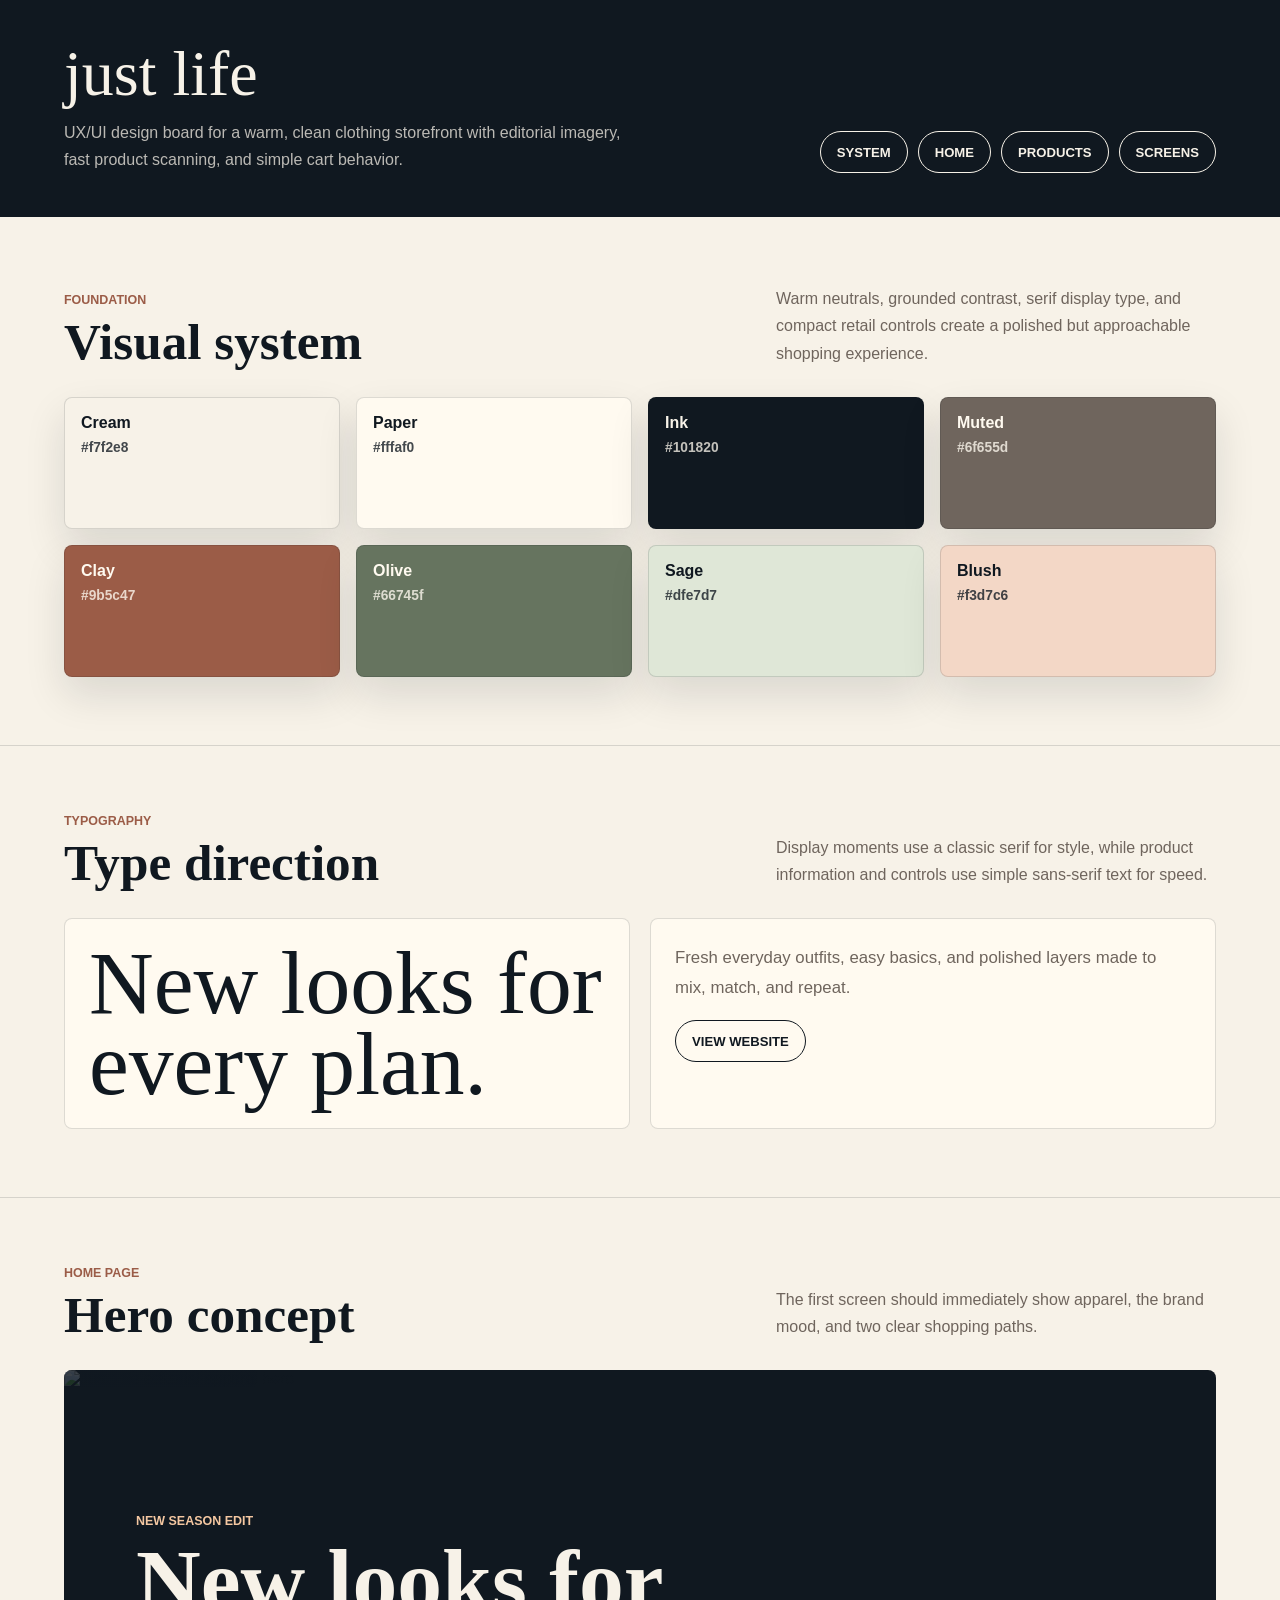
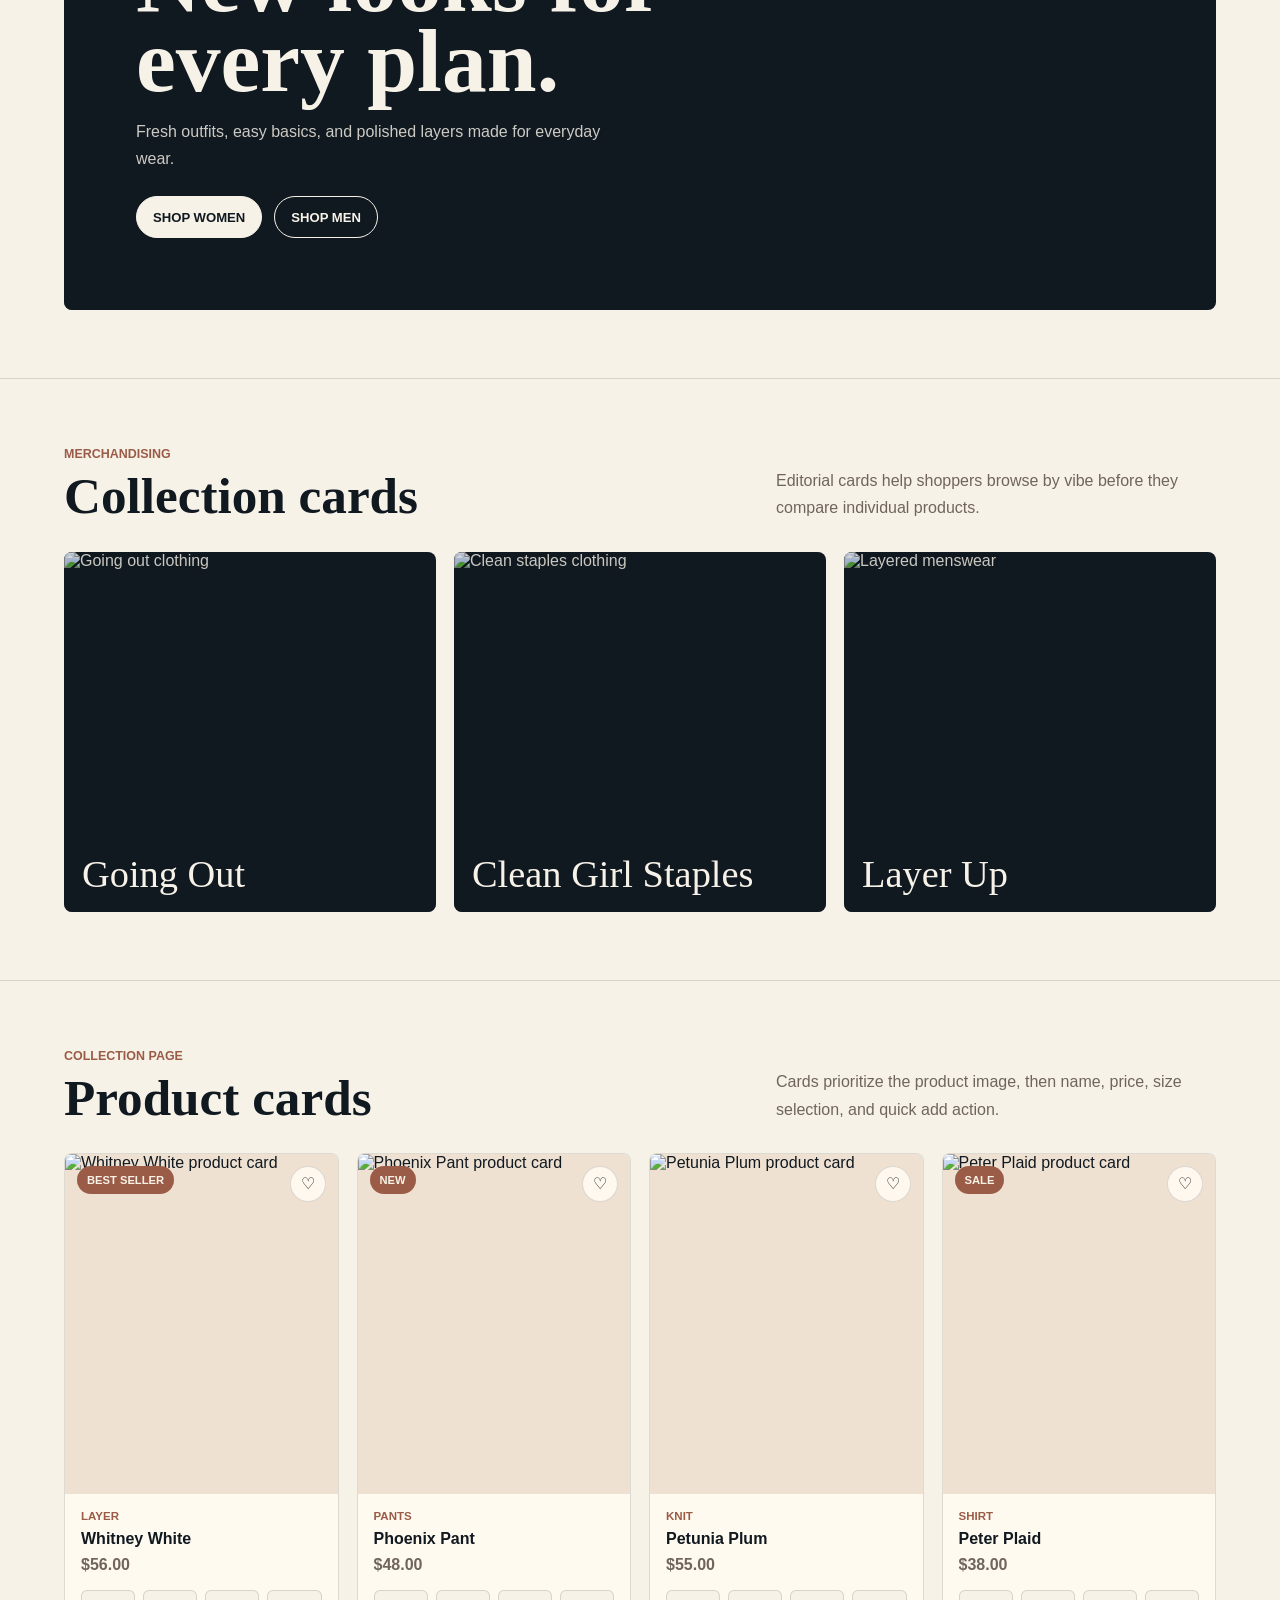
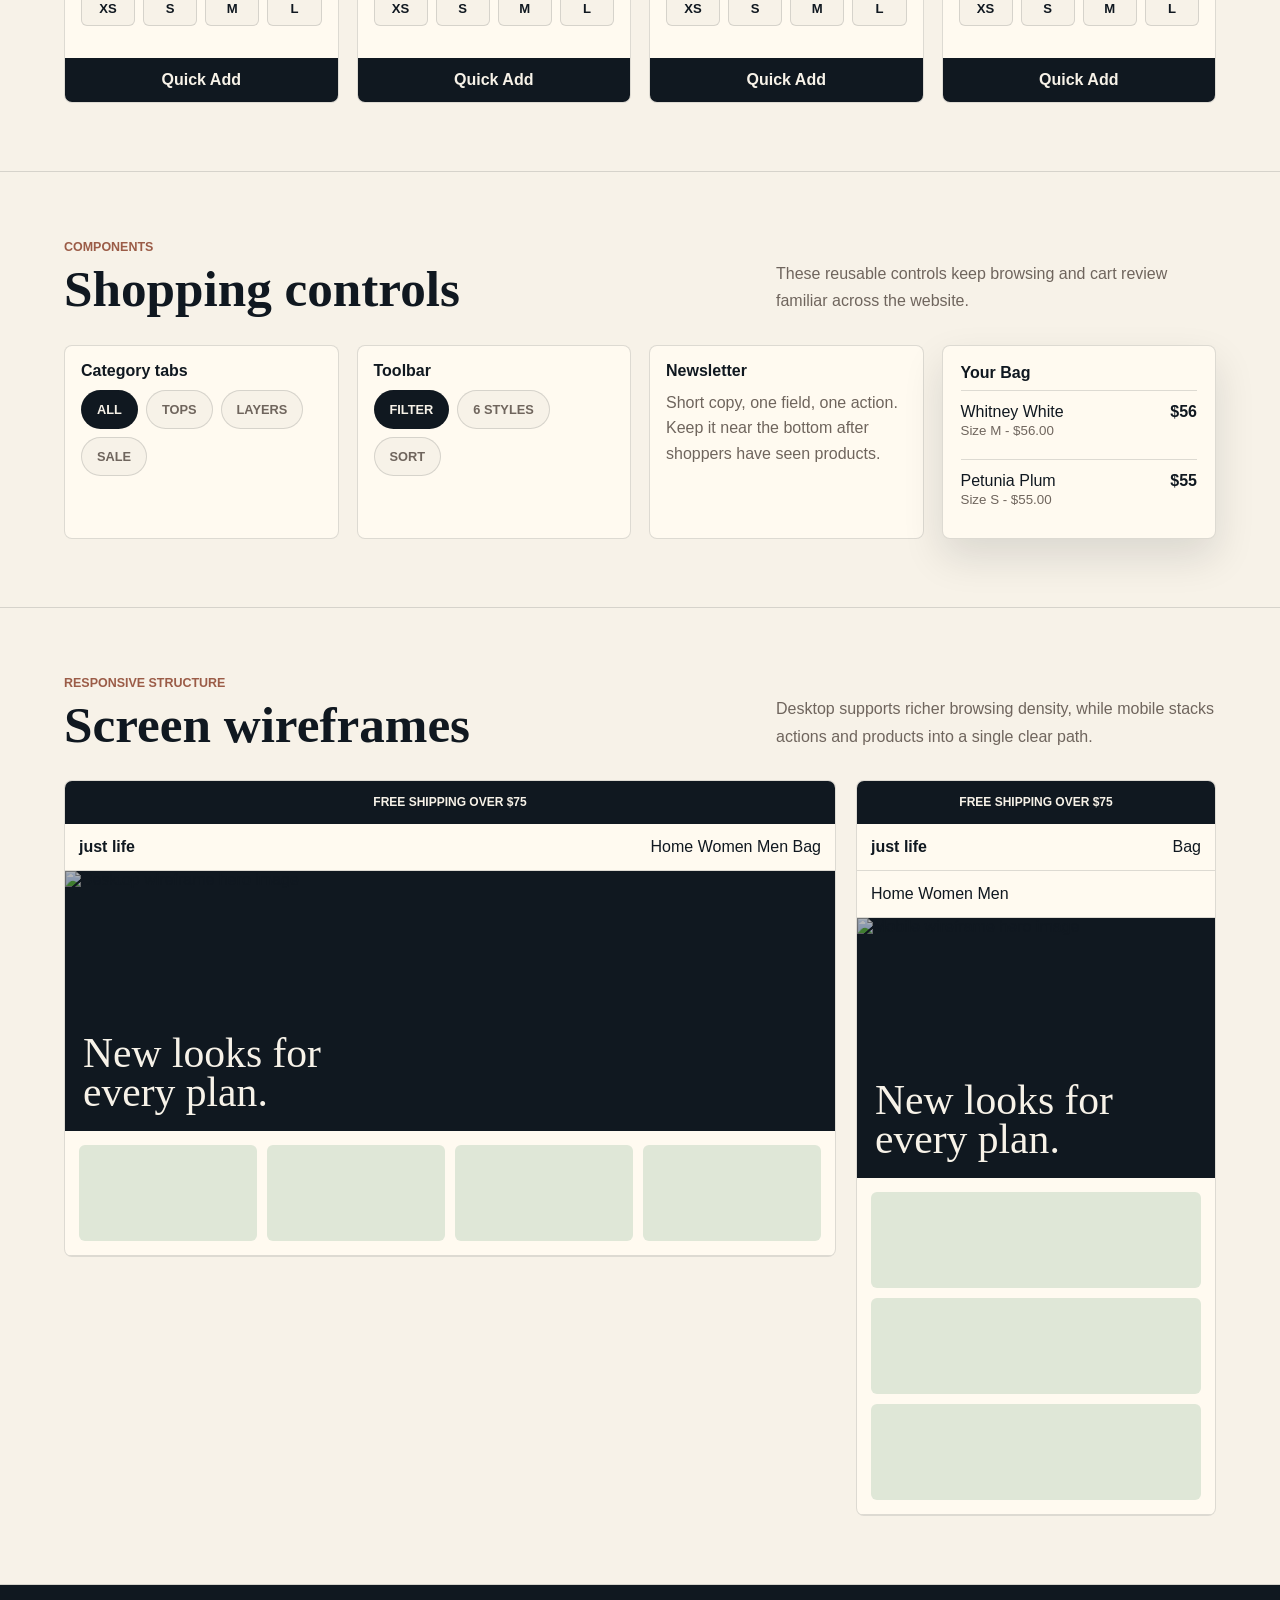
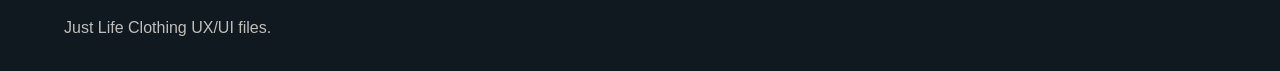
==== index.html @ 538a7ef1 "Rename UX-UI-Prototype.html to index.html" ====
<!DOCTYPE html>
<html lang="en">
<head>
  <meta charset="UTF-8">
  <meta name="viewport" content="width=device-width, initial-scale=1">
  <title>Just Life Clothing UX/UI Prototype</title>
  <link rel="stylesheet" href="UX-UI-Prototype.css">
</head>
<body>
  <header class="board-header">
    <div>
      <div class="brand">just life</div>
      <p>UX/UI design board for a warm, clean clothing storefront with editorial imagery, fast product scanning, and simple cart behavior.</p>
    </div>
    <nav class="board-nav" aria-label="Prototype sections"><a href="#system">System</a><a href="#home">Home</a><a href="#products">Products</a><a href="#screens">Screens</a></nav>
  </header>
  <main>
    <section class="section" id="system">
      <div class="section-heading"><div><p class="eyebrow">Foundation</p><h2>Visual system</h2></div><p>Warm neutrals, grounded contrast, serif display type, and compact retail controls create a polished but approachable shopping experience.</p></div>
      <div class="swatch-grid" aria-label="Color palette"><div class="swatch" style="--value:#f7f2e8"><strong>Cream</strong><span>#f7f2e8</span></div><div class="swatch" style="--value:#fffaf0"><strong>Paper</strong><span>#fffaf0</span></div><div class="swatch" style="--value:#101820;--text:#f7f2e8"><strong>Ink</strong><span>#101820</span></div><div class="swatch" style="--value:#6f655d;--text:#fffaf0"><strong>Muted</strong><span>#6f655d</span></div><div class="swatch" style="--value:#9b5c47;--text:#fffaf0"><strong>Clay</strong><span>#9b5c47</span></div><div class="swatch" style="--value:#66745f;--text:#fffaf0"><strong>Olive</strong><span>#66745f</span></div><div class="swatch" style="--value:#dfe7d7"><strong>Sage</strong><span>#dfe7d7</span></div><div class="swatch" style="--value:#f3d7c6"><strong>Blush</strong><span>#f3d7c6</span></div></div>
    </section>
    <section class="section"><div class="section-heading"><div><p class="eyebrow">Typography</p><h2>Type direction</h2></div><p>Display moments use a classic serif for style, while product information and controls use simple sans-serif text for speed.</p></div><div class="type-grid"><div class="type-sample"><div class="display-sample">New looks for every plan.</div></div><div class="type-sample"><p class="body-sample">Fresh everyday outfits, easy basics, and polished layers made to mix, match, and repeat.</p><a class="button" href="index.html">View Website</a></div></div></section>
    <section class="section" id="home"><div class="section-heading"><div><p class="eyebrow">Home page</p><h2>Hero concept</h2></div><p>The first screen should immediately show apparel, the brand mood, and two clear shopping paths.</p></div><div class="hero-frame"><img src="images/women/carousel/caro2.jpg" alt="Just Life editorial apparel hero"><div class="hero-copy"><p class="eyebrow">New season edit</p><h3>New looks for every plan.</h3><p>Fresh outfits, easy basics, and polished layers made for everyday wear.</p><div class="hero-actions"><a class="button primary" href="WomenWebsite.html">Shop Women</a><a class="button secondary" href="MenWebsite.html">Shop Men</a></div></div></div></section>
    <section class="section"><div class="section-heading"><div><p class="eyebrow">Merchandising</p><h2>Collection cards</h2></div><p>Editorial cards help shoppers browse by vibe before they compare individual products.</p></div><div class="collection-preview"><article class="collection-card"><img src="images/women/product/clothes3.png" alt="Going out clothing"><span>Going Out</span></article><article class="collection-card"><img src="images/women/product/clothes1.png" alt="Clean staples clothing"><span>Clean Girl Staples</span></article><article class="collection-card"><img src="images/men/product/men1.jpg" alt="Layered menswear"><span>Layer Up</span></article></div></section>
    <section class="section" id="products"><div class="section-heading"><div><p class="eyebrow">Collection page</p><h2>Product cards</h2></div><p>Cards prioritize the product image, then name, price, size selection, and quick add action.</p></div><div class="product-grid"><article class="product-card"><div class="product-media"><span class="badge">Best Seller</span><span class="heart" aria-hidden="true">♡</span><img src="images/women/product/clothes1.png" alt="Whitney White product card"></div><div class="product-info"><p class="product-type">Layer</p><p class="product-title">Whitney White</p><p class="price">$56.00</p><div class="sizes"><span>XS</span><span>S</span><span>M</span><span>L</span></div></div><div class="quick-add">Quick Add</div></article><article class="product-card"><div class="product-media"><span class="badge">New</span><span class="heart" aria-hidden="true">♡</span><img src="images/men/product/men2.jpg" alt="Phoenix Pant product card"></div><div class="product-info"><p class="product-type">Pants</p><p class="product-title">Phoenix Pant</p><p class="price">$48.00</p><div class="sizes"><span>XS</span><span>S</span><span>M</span><span>L</span></div></div><div class="quick-add">Quick Add</div></article><article class="product-card"><div class="product-media"><span class="heart" aria-hidden="true">♡</span><img src="images/women/product/clothes6.png" alt="Petunia Plum product card"></div><div class="product-info"><p class="product-type">Knit</p><p class="product-title">Petunia Plum</p><p class="price">$55.00</p><div class="sizes"><span>XS</span><span>S</span><span>M</span><span>L</span></div></div><div class="quick-add">Quick Add</div></article><article class="product-card"><div class="product-media"><span class="badge">Sale</span><span class="heart" aria-hidden="true">♡</span><img src="images/men/product/men5.jpg" alt="Peter Plaid product card"></div><div class="product-info"><p class="product-type">Shirt</p><p class="product-title">Peter Plaid</p><p class="price">$38.00</p><div class="sizes"><span>XS</span><span>S</span><span>M</span><span>L</span></div></div><div class="quick-add">Quick Add</div></article></div></section>
    <section class="section"><div class="section-heading"><div><p class="eyebrow">Components</p><h2>Shopping controls</h2></div><p>These reusable controls keep browsing and cart review familiar across the website.</p></div><div class="component-grid"><div class="component-card"><h3>Category tabs</h3><div class="tabs"><span>All</span><span>Tops</span><span>Layers</span><span>Sale</span></div></div><div class="component-card"><h3>Toolbar</h3><div class="toolbar"><span>Filter</span><span>6 styles</span><span>Sort</span></div></div><div class="component-card"><h3>Newsletter</h3><p>Short copy, one field, one action. Keep it near the bottom after shoppers have seen products.</p></div><div class="cart-panel"><strong>Your Bag</strong><div class="cart-row"><div>Whitney White<br><small>Size M - $56.00</small></div><strong>$56</strong></div><div class="cart-row"><div>Petunia Plum<br><small>Size S - $55.00</small></div><strong>$55</strong></div></div></div></section>
    <section class="section" id="screens"><div class="section-heading"><div><p class="eyebrow">Responsive structure</p><h2>Screen wireframes</h2></div><p>Desktop supports richer browsing density, while mobile stacks actions and products into a single clear path.</p></div><div class="screen-grid"><article class="screen"><div class="screen-bar">Free shipping over $75</div><div class="screen-nav"><strong>just life</strong><span>Home Women Men Bag</span></div><div class="screen-hero"><img src="images/men/carousel/menCaro3.jpg" alt="Desktop wireframe hero image"><span>New looks for every plan.</span></div><div class="screen-section"><div class="wire-grid"><div class="wire-box"></div><div class="wire-box"></div><div class="wire-box"></div><div class="wire-box"></div></div></div></article><article class="screen mobile-screen"><div class="screen-bar">Free shipping over $75</div><div class="screen-nav"><strong>just life</strong><span>Bag</span></div><div class="screen-section">Home Women Men</div><div class="screen-hero"><img src="images/women/carousel/caro3.jpg" alt="Mobile wireframe hero image"><span>New looks for every plan.</span></div><div class="screen-section"><div class="wire-grid"><div class="wire-box"></div><div class="wire-box"></div><div class="wire-box"></div></div></div></article></div></section>
  </main>
  <footer class="board-footer">Just Life Clothing UX/UI files.</footer>
</body>
</html>
---- UX-UI-Prototype.css ----
:root{--cream:#f7f2e8;--paper:#fffaf0;--ink:#101820;--muted:#6f655d;--clay:#9b5c47;--olive:#66745f;--sage:#dfe7d7;--blush:#f3d7c6;--line:rgba(16,24,32,.14);--shadow:0 18px 40px rgba(16,24,32,.12)}*{box-sizing:border-box}body{margin:0;background:var(--cream);color:var(--ink);font-family:Arial,Helvetica,sans-serif}img{display:block;max-width:100%}a{color:inherit}.board-header{display:grid;grid-template-columns:1fr auto;gap:24px;align-items:end;padding:44px clamp(20px,5vw,72px);background:var(--ink);color:var(--cream)}.brand{font-family:Georgia,"Times New Roman",serif;font-size:clamp(2rem,5vw,4.5rem);line-height:.95}.board-header p{max-width:560px;margin:14px 0 0;color:rgba(247,242,232,.74);line-height:1.7}.board-nav{display:flex;flex-wrap:wrap;gap:10px;justify-content:flex-end}.board-nav a,.button{display:inline-flex;align-items:center;justify-content:center;min-height:42px;padding:0 16px;border:1px solid currentColor;border-radius:999px;text-decoration:none;font-size:.82rem;font-weight:900;text-transform:uppercase}.section{padding:68px clamp(20px,5vw,72px);border-bottom:1px solid var(--line)}.section-heading{display:flex;justify-content:space-between;gap:24px;align-items:end;margin-bottom:30px}.eyebrow{margin:0 0 9px;color:var(--clay);font-size:.78rem;font-weight:900;text-transform:uppercase}h1,h2,h3,p{margin-top:0}h2,h3{font-family:Georgia,"Times New Roman",serif}h2{margin-bottom:0;font-size:clamp(2rem,4vw,4.2rem);line-height:1}.section-heading p:last-child{max-width:440px;margin-bottom:0;color:var(--muted);line-height:1.7}.swatch-grid{display:grid;grid-template-columns:repeat(4,minmax(0,1fr));gap:16px}.swatch{min-height:132px;padding:16px;border:1px solid var(--line);border-radius:8px;background:var(--value);color:var(--text,var(--ink));box-shadow:var(--shadow)}.swatch strong,.swatch span{display:block}.swatch span{margin-top:8px;font-size:.86rem;font-weight:800;opacity:.78}.type-grid{display:grid;grid-template-columns:1fr 1fr;gap:20px}.type-sample{padding:24px;border:1px solid var(--line);border-radius:8px;background:var(--paper)}.display-sample{font-family:Georgia,"Times New Roman",serif;font-size:clamp(3rem,7vw,7rem);line-height:.9}.body-sample{color:var(--muted);font-size:1.05rem;line-height:1.8}.hero-frame{position:relative;min-height:540px;overflow:hidden;border-radius:8px;background:var(--ink)}.hero-frame img{width:100%;height:540px;object-fit:cover;opacity:.72}.hero-frame:after{content:"";position:absolute;inset:0;background:linear-gradient(90deg,rgba(16,24,32,.76),rgba(16,24,32,.12))}.hero-copy{position:absolute;left:clamp(24px,6vw,72px);bottom:clamp(28px,6vw,72px);z-index:1;max-width:620px;color:var(--cream)}.hero-copy .eyebrow{color:#f4c7a1}.hero-copy h3{margin-bottom:16px;font-size:clamp(2.6rem,7vw,6.4rem);line-height:.9}.hero-copy p{max-width:480px;color:rgba(247,242,232,.82);line-height:1.7}.hero-actions{display:flex;flex-wrap:wrap;gap:12px;margin-top:24px}.primary{border-color:var(--cream);background:var(--cream);color:var(--ink)}.secondary{color:var(--cream)}.collection-preview{display:grid;grid-template-columns:repeat(3,minmax(0,1fr));gap:18px}.collection-card{position:relative;min-height:360px;overflow:hidden;border-radius:8px;background:var(--ink);color:var(--cream)}.collection-card img{width:100%;height:360px;object-fit:cover;opacity:.82}.collection-card span{position:absolute;left:18px;right:18px;bottom:18px;z-index:1;font-family:Georgia,"Times New Roman",serif;font-size:clamp(1.8rem,3vw,3rem);line-height:1}.collection-card:after{content:"";position:absolute;inset:0;background:linear-gradient(0deg,rgba(16,24,32,.62),transparent)}.component-grid,.product-grid{display:grid;grid-template-columns:repeat(4,minmax(0,1fr));gap:18px}.product-card,.component-card{border:1px solid var(--line);border-radius:8px;background:var(--paper);overflow:hidden}.product-media{position:relative}.product-media img{width:100%;aspect-ratio:4/5;object-fit:cover;background:#eee1d2}.badge,.heart{position:absolute;top:12px;z-index:1}.badge{left:12px;padding:8px 10px;border-radius:999px;background:var(--clay);color:var(--cream);font-size:.7rem;font-weight:900;text-transform:uppercase}.heart{right:12px;display:grid;place-items:center;width:36px;height:36px;border:1px solid var(--line);border-radius:999px;background:rgba(255,250,240,.92)}.product-info,.component-card{padding:16px}.product-type{margin-bottom:8px;color:var(--clay);font-size:.72rem;font-weight:900;text-transform:uppercase}.product-title{margin-bottom:8px;font-weight:900}.price{color:var(--muted);font-weight:900}.sizes{display:grid;grid-template-columns:repeat(4,1fr);gap:8px;margin:16px 0}.sizes span{display:grid;place-items:center;min-height:36px;border:1px solid var(--line);border-radius:6px;background:var(--cream);font-size:.82rem;font-weight:900}.quick-add{display:grid;place-items:center;min-height:44px;background:var(--ink);color:var(--cream);font-weight:900}.component-card h3{margin-bottom:10px;font-family:Arial,Helvetica,sans-serif;font-size:1rem}.component-card p{color:var(--muted);line-height:1.6}.tabs,.toolbar,.cart-panel{display:flex;gap:8px;align-items:center;flex-wrap:wrap}.tabs span,.toolbar span{min-height:38px;padding:11px 15px;border:1px solid var(--line);border-radius:999px;background:var(--cream);color:var(--muted);font-size:.8rem;font-weight:900;text-transform:uppercase}.tabs span:first-child,.toolbar span:first-child{background:var(--ink);color:var(--cream)}.cart-panel{align-items:stretch;flex-direction:column;max-width:360px;padding:18px;border:1px solid var(--line);border-radius:8px;background:var(--paper);box-shadow:var(--shadow)}.cart-row{display:flex;justify-content:space-between;gap:18px;padding:12px 0;border-top:1px solid var(--line)}.cart-row small{color:var(--muted)}.screen-grid{display:grid;grid-template-columns:1fr 360px;gap:20px;align-items:start}.screen{overflow:hidden;border:1px solid var(--line);border-radius:8px;background:var(--paper)}.screen-bar,.screen-nav,.screen-section{padding:14px;border-bottom:1px solid var(--line)}.screen-bar{background:var(--ink);color:var(--cream);font-size:.75rem;font-weight:900;text-align:center;text-transform:uppercase}.screen-nav{display:flex;justify-content:space-between;gap:12px}.screen-hero{position:relative;min-height:260px;background:var(--ink)}.screen-hero img{width:100%;height:260px;object-fit:cover;opacity:.68}.screen-hero span{position:absolute;left:18px;bottom:18px;max-width:320px;color:var(--cream);font-family:Georgia,"Times New Roman",serif;font-size:2.6rem;line-height:.95}.wire-grid{display:grid;grid-template-columns:repeat(4,1fr);gap:10px}.wire-box{min-height:96px;border-radius:6px;background:var(--sage)}.mobile-screen{max-width:360px}.mobile-screen .wire-grid{grid-template-columns:1fr}.board-footer{padding:34px clamp(20px,5vw,72px);background:var(--ink);color:rgba(247,242,232,.76)}@media (max-width:960px){.board-header,.section-heading,.screen-grid,.type-grid{grid-template-columns:1fr}.board-nav{justify-content:flex-start}.swatch-grid,.component-grid,.product-grid{grid-template-columns:repeat(2,minmax(0,1fr))}.collection-preview{grid-template-columns:1fr}}@media (max-width:560px){.section{padding:44px 18px}.swatch-grid,.component-grid,.product-grid{grid-template-columns:1fr}.hero-frame,.hero-frame img{min-height:500px}}
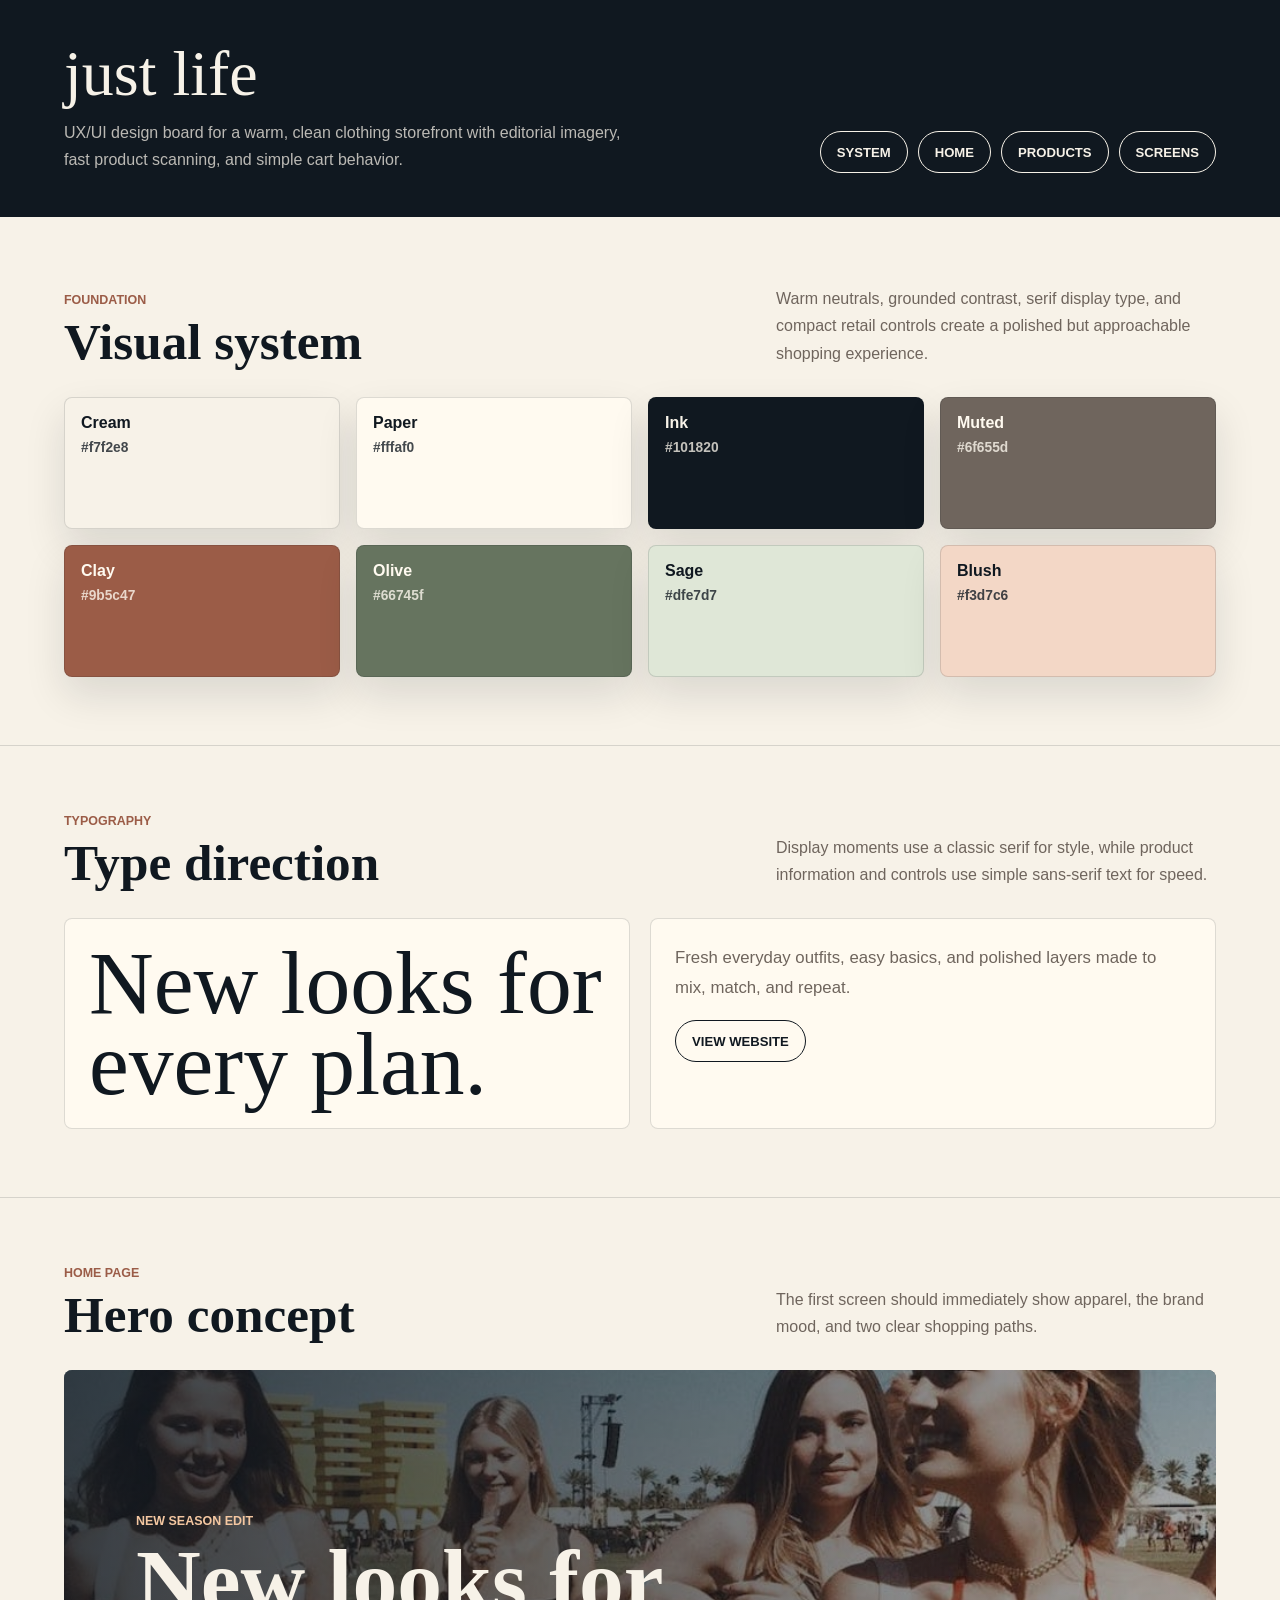
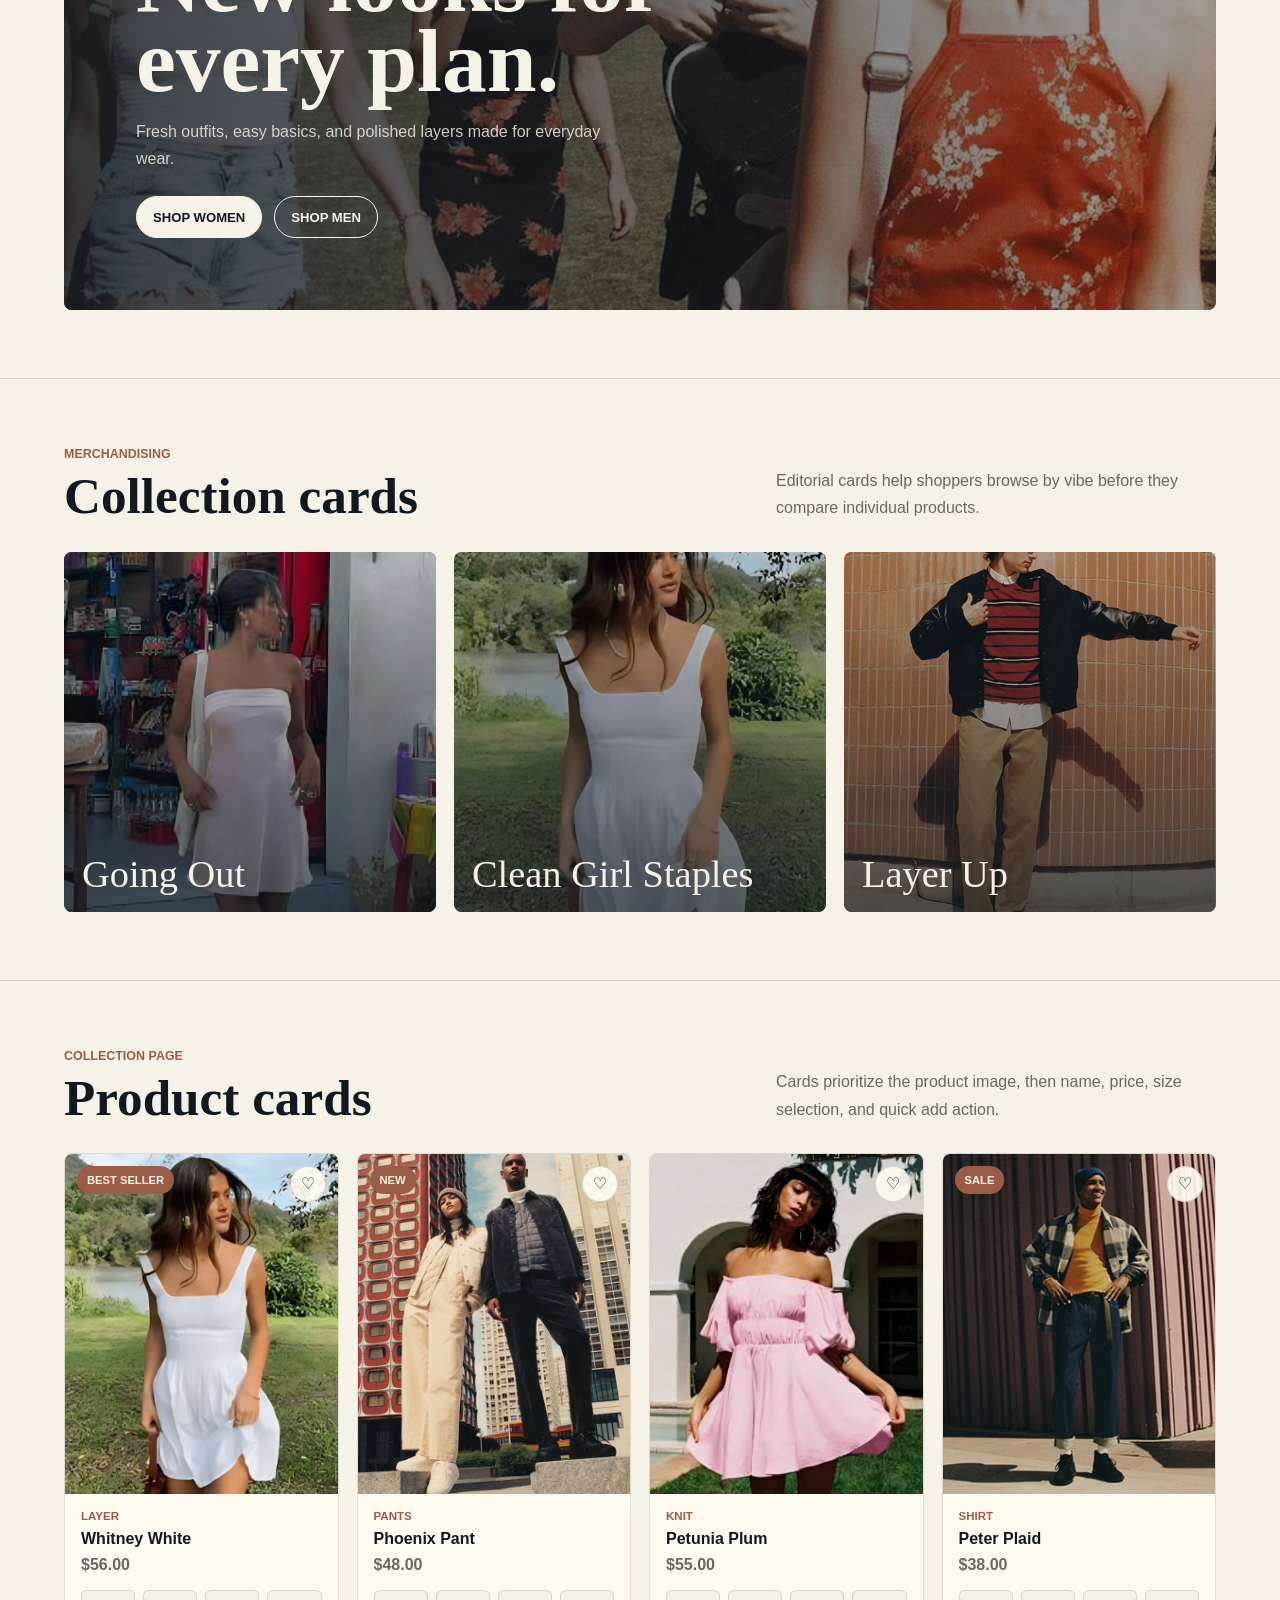
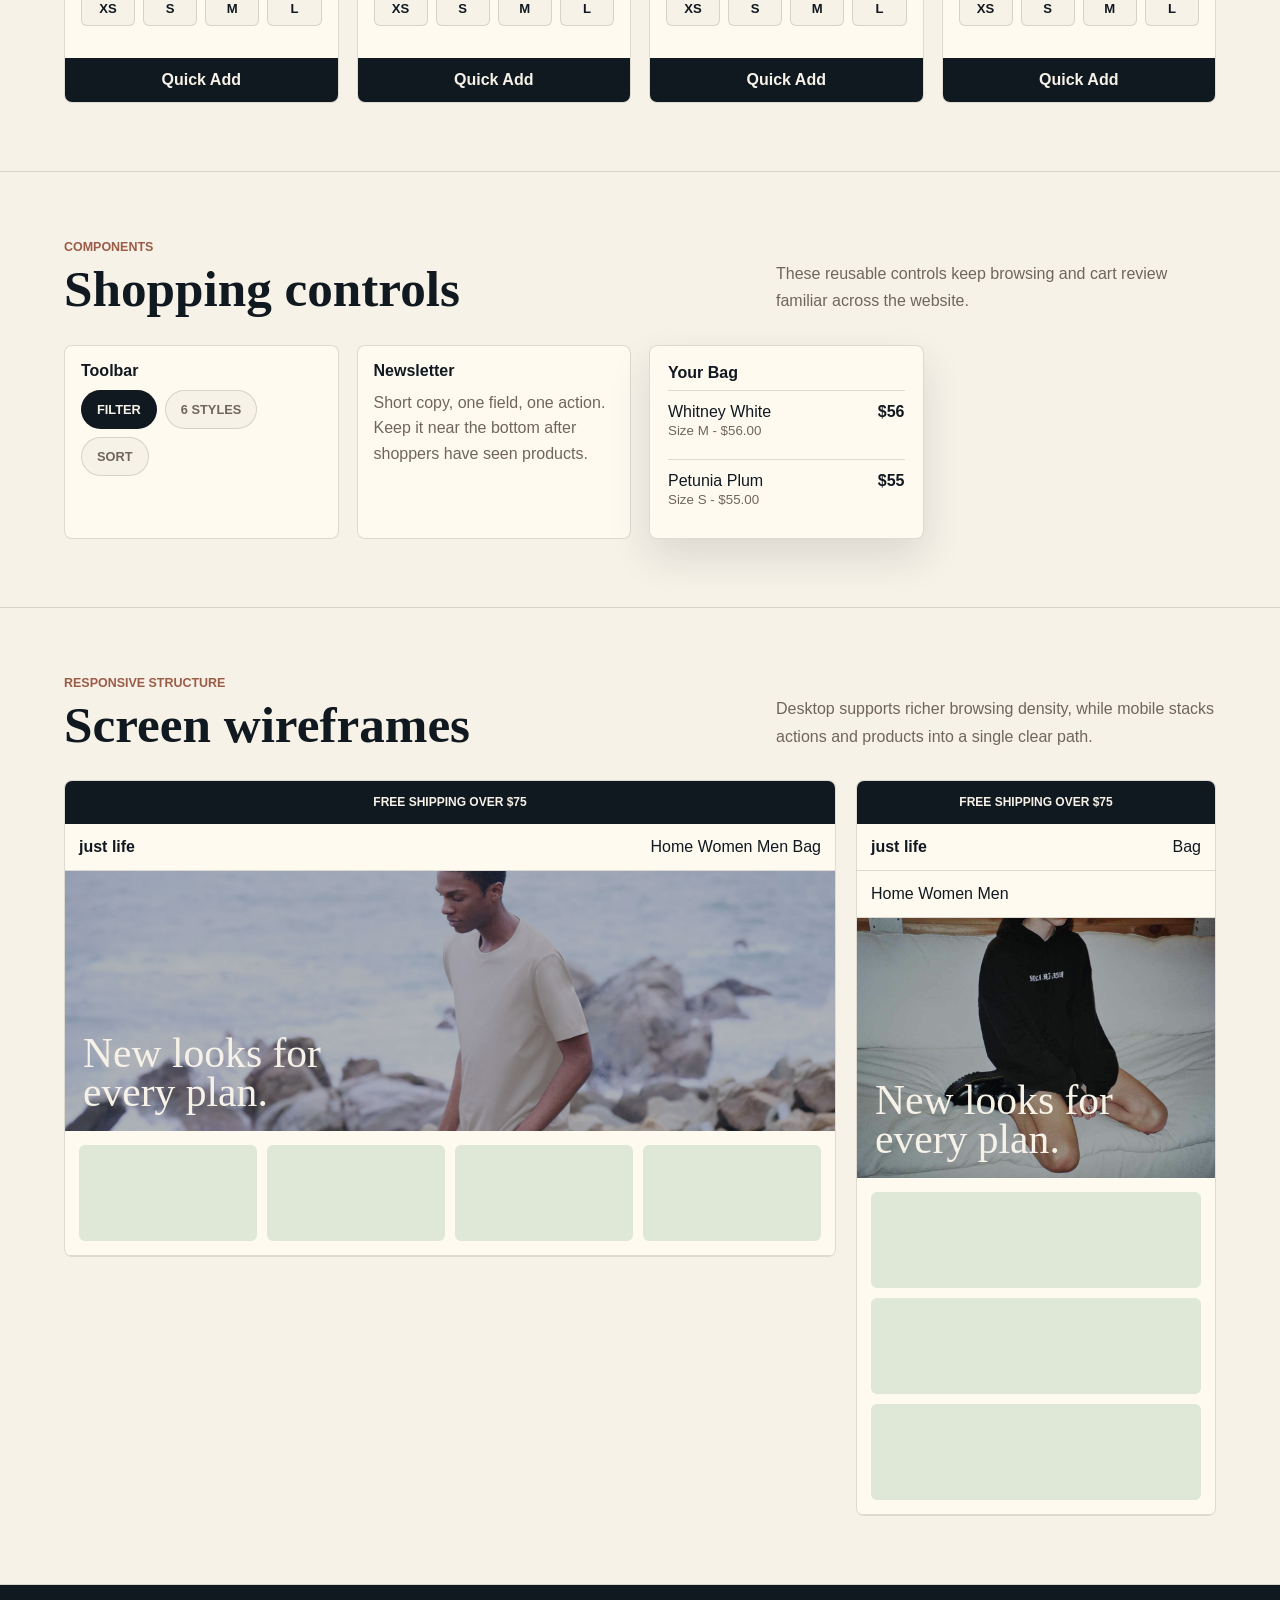
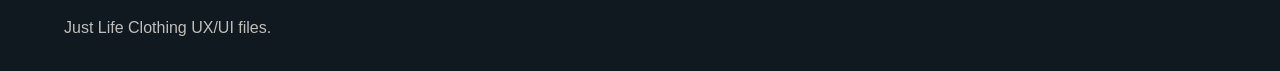
==== commit cf8bc244: "Refactor shopping controls section in index.html" ====
--- a/index.html
+++ b/index.html
@@ -23,7 +23,7 @@
     <section class="section" id="home"><div class="section-heading"><div><p class="eyebrow">Home page</p><h2>Hero concept</h2></div><p>The first screen should immediately show apparel, the brand mood, and two clear shopping paths.</p></div><div class="hero-frame"><img src="images/women/carousel/caro2.jpg" alt="Just Life editorial apparel hero"><div class="hero-copy"><p class="eyebrow">New season edit</p><h3>New looks for every plan.</h3><p>Fresh outfits, easy basics, and polished layers made for everyday wear.</p><div class="hero-actions"><a class="button primary" href="WomenWebsite.html">Shop Women</a><a class="button secondary" href="MenWebsite.html">Shop Men</a></div></div></div></section>
     <section class="section"><div class="section-heading"><div><p class="eyebrow">Merchandising</p><h2>Collection cards</h2></div><p>Editorial cards help shoppers browse by vibe before they compare individual products.</p></div><div class="collection-preview"><article class="collection-card"><img src="images/women/product/clothes3.png" alt="Going out clothing"><span>Going Out</span></article><article class="collection-card"><img src="images/women/product/clothes1.png" alt="Clean staples clothing"><span>Clean Girl Staples</span></article><article class="collection-card"><img src="images/men/product/men1.jpg" alt="Layered menswear"><span>Layer Up</span></article></div></section>
     <section class="section" id="products"><div class="section-heading"><div><p class="eyebrow">Collection page</p><h2>Product cards</h2></div><p>Cards prioritize the product image, then name, price, size selection, and quick add action.</p></div><div class="product-grid"><article class="product-card"><div class="product-media"><span class="badge">Best Seller</span><span class="heart" aria-hidden="true">♡</span><img src="images/women/product/clothes1.png" alt="Whitney White product card"></div><div class="product-info"><p class="product-type">Layer</p><p class="product-title">Whitney White</p><p class="price">$56.00</p><div class="sizes"><span>XS</span><span>S</span><span>M</span><span>L</span></div></div><div class="quick-add">Quick Add</div></article><article class="product-card"><div class="product-media"><span class="badge">New</span><span class="heart" aria-hidden="true">♡</span><img src="images/men/product/men2.jpg" alt="Phoenix Pant product card"></div><div class="product-info"><p class="product-type">Pants</p><p class="product-title">Phoenix Pant</p><p class="price">$48.00</p><div class="sizes"><span>XS</span><span>S</span><span>M</span><span>L</span></div></div><div class="quick-add">Quick Add</div></article><article class="product-card"><div class="product-media"><span class="heart" aria-hidden="true">♡</span><img src="images/women/product/clothes6.png" alt="Petunia Plum product card"></div><div class="product-info"><p class="product-type">Knit</p><p class="product-title">Petunia Plum</p><p class="price">$55.00</p><div class="sizes"><span>XS</span><span>S</span><span>M</span><span>L</span></div></div><div class="quick-add">Quick Add</div></article><article class="product-card"><div class="product-media"><span class="badge">Sale</span><span class="heart" aria-hidden="true">♡</span><img src="images/men/product/men5.jpg" alt="Peter Plaid product card"></div><div class="product-info"><p class="product-type">Shirt</p><p class="product-title">Peter Plaid</p><p class="price">$38.00</p><div class="sizes"><span>XS</span><span>S</span><span>M</span><span>L</span></div></div><div class="quick-add">Quick Add</div></article></div></section>
-    <section class="section"><div class="section-heading"><div><p class="eyebrow">Components</p><h2>Shopping controls</h2></div><p>These reusable controls keep browsing and cart review familiar across the website.</p></div><div class="component-grid"><div class="component-card"><h3>Category tabs</h3><div class="tabs"><span>All</span><span>Tops</span><span>Layers</span><span>Sale</span></div></div><div class="component-card"><h3>Toolbar</h3><div class="toolbar"><span>Filter</span><span>6 styles</span><span>Sort</span></div></div><div class="component-card"><h3>Newsletter</h3><p>Short copy, one field, one action. Keep it near the bottom after shoppers have seen products.</p></div><div class="cart-panel"><strong>Your Bag</strong><div class="cart-row"><div>Whitney White<br><small>Size M - $56.00</small></div><strong>$56</strong></div><div class="cart-row"><div>Petunia Plum<br><small>Size S - $55.00</small></div><strong>$55</strong></div></div></div></section>
+    <section class="section"><div class="section-heading"><div><p class="eyebrow">Components</p><h2>Shopping controls</h2></div><p>These reusable controls keep browsing and cart review familiar across the website.</p></div><div class="component-grid"><div class="component-card"><h3>Toolbar</h3><div class="toolbar"><span>Filter</span><span>6 styles</span><span>Sort</span></div></div><div class="component-card"><h3>Newsletter</h3><p>Short copy, one field, one action. Keep it near the bottom after shoppers have seen products.</p></div><div class="cart-panel"><strong>Your Bag</strong><div class="cart-row"><div>Whitney White<br><small>Size M - $56.00</small></div><strong>$56</strong></div><div class="cart-row"><div>Petunia Plum<br><small>Size S - $55.00</small></div><strong>$55</strong></div></div></div></section>
     <section class="section" id="screens"><div class="section-heading"><div><p class="eyebrow">Responsive structure</p><h2>Screen wireframes</h2></div><p>Desktop supports richer browsing density, while mobile stacks actions and products into a single clear path.</p></div><div class="screen-grid"><article class="screen"><div class="screen-bar">Free shipping over $75</div><div class="screen-nav"><strong>just life</strong><span>Home Women Men Bag</span></div><div class="screen-hero"><img src="images/men/carousel/menCaro3.jpg" alt="Desktop wireframe hero image"><span>New looks for every plan.</span></div><div class="screen-section"><div class="wire-grid"><div class="wire-box"></div><div class="wire-box"></div><div class="wire-box"></div><div class="wire-box"></div></div></div></article><article class="screen mobile-screen"><div class="screen-bar">Free shipping over $75</div><div class="screen-nav"><strong>just life</strong><span>Bag</span></div><div class="screen-section">Home Women Men</div><div class="screen-hero"><img src="images/women/carousel/caro3.jpg" alt="Mobile wireframe hero image"><span>New looks for every plan.</span></div><div class="screen-section"><div class="wire-grid"><div class="wire-box"></div><div class="wire-box"></div><div class="wire-box"></div></div></div></article></div></section>
   </main>
   <footer class="board-footer">Just Life Clothing UX/UI files.</footer>
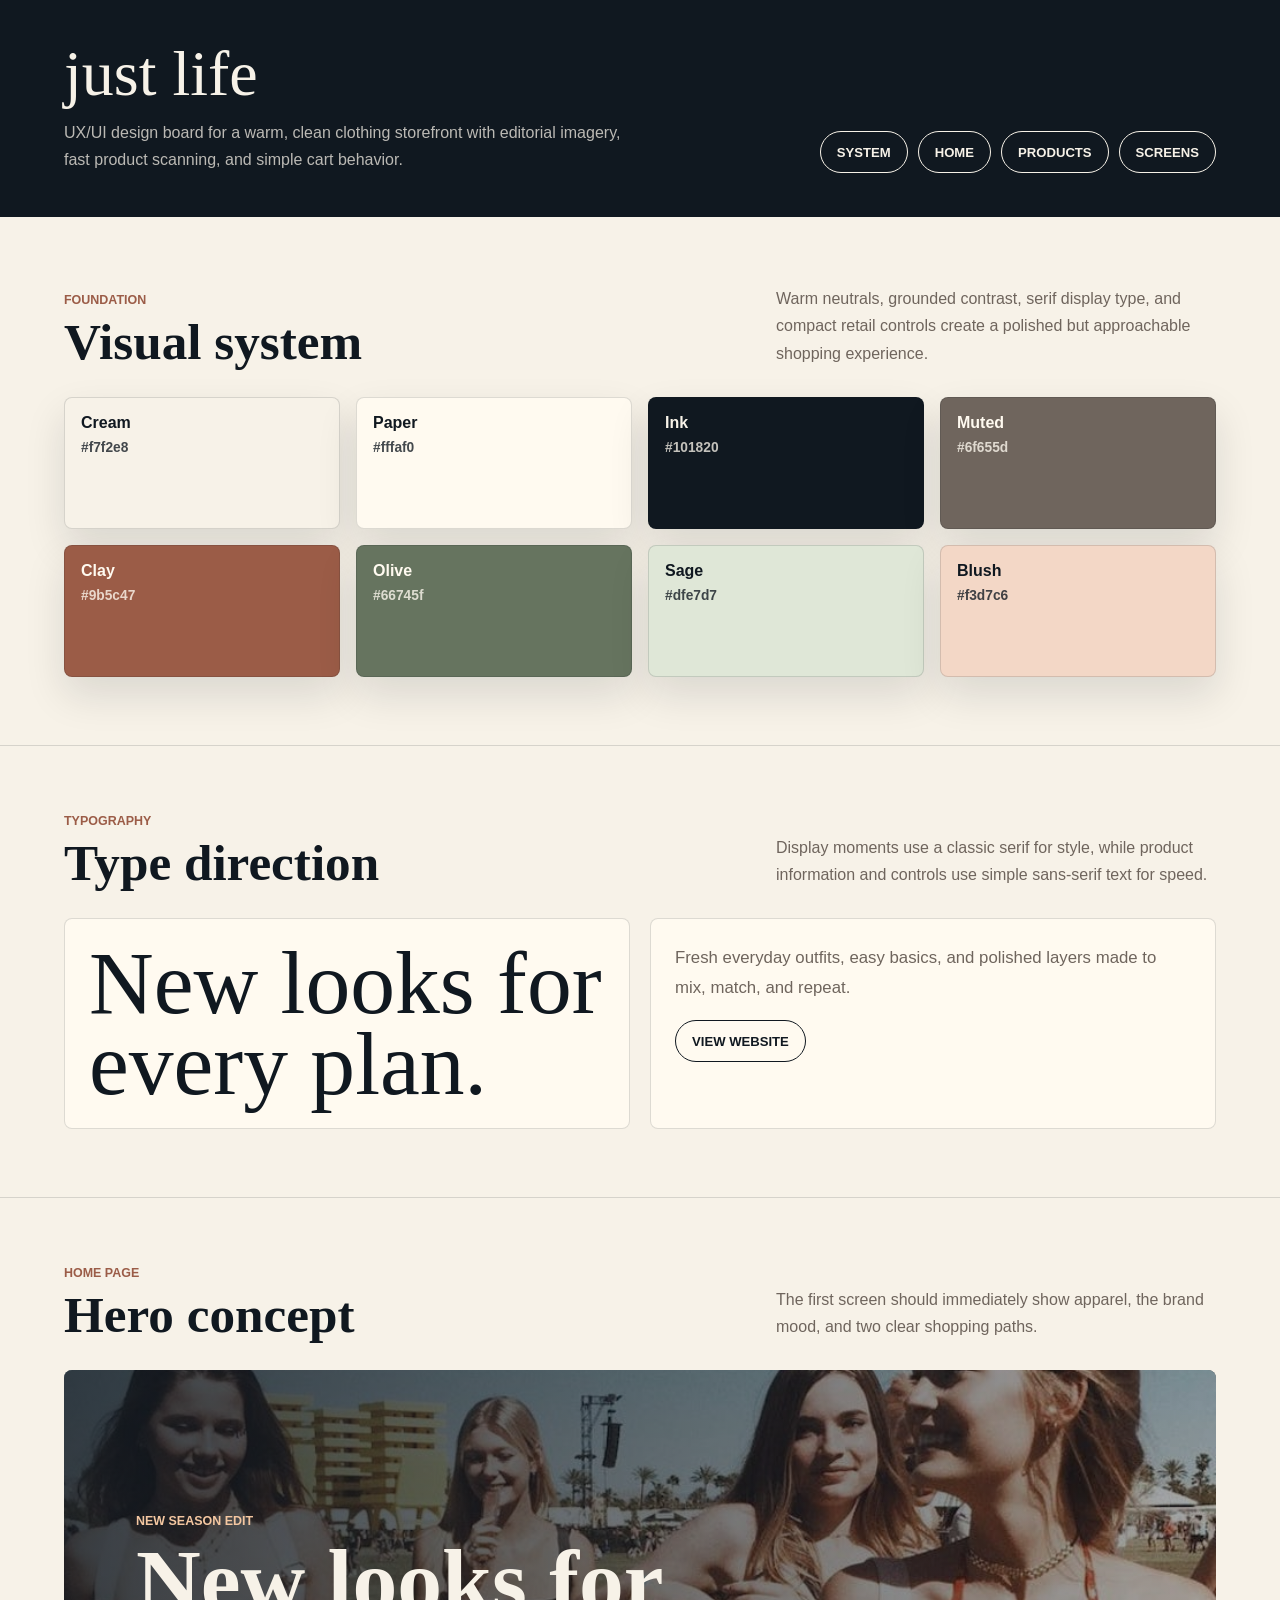
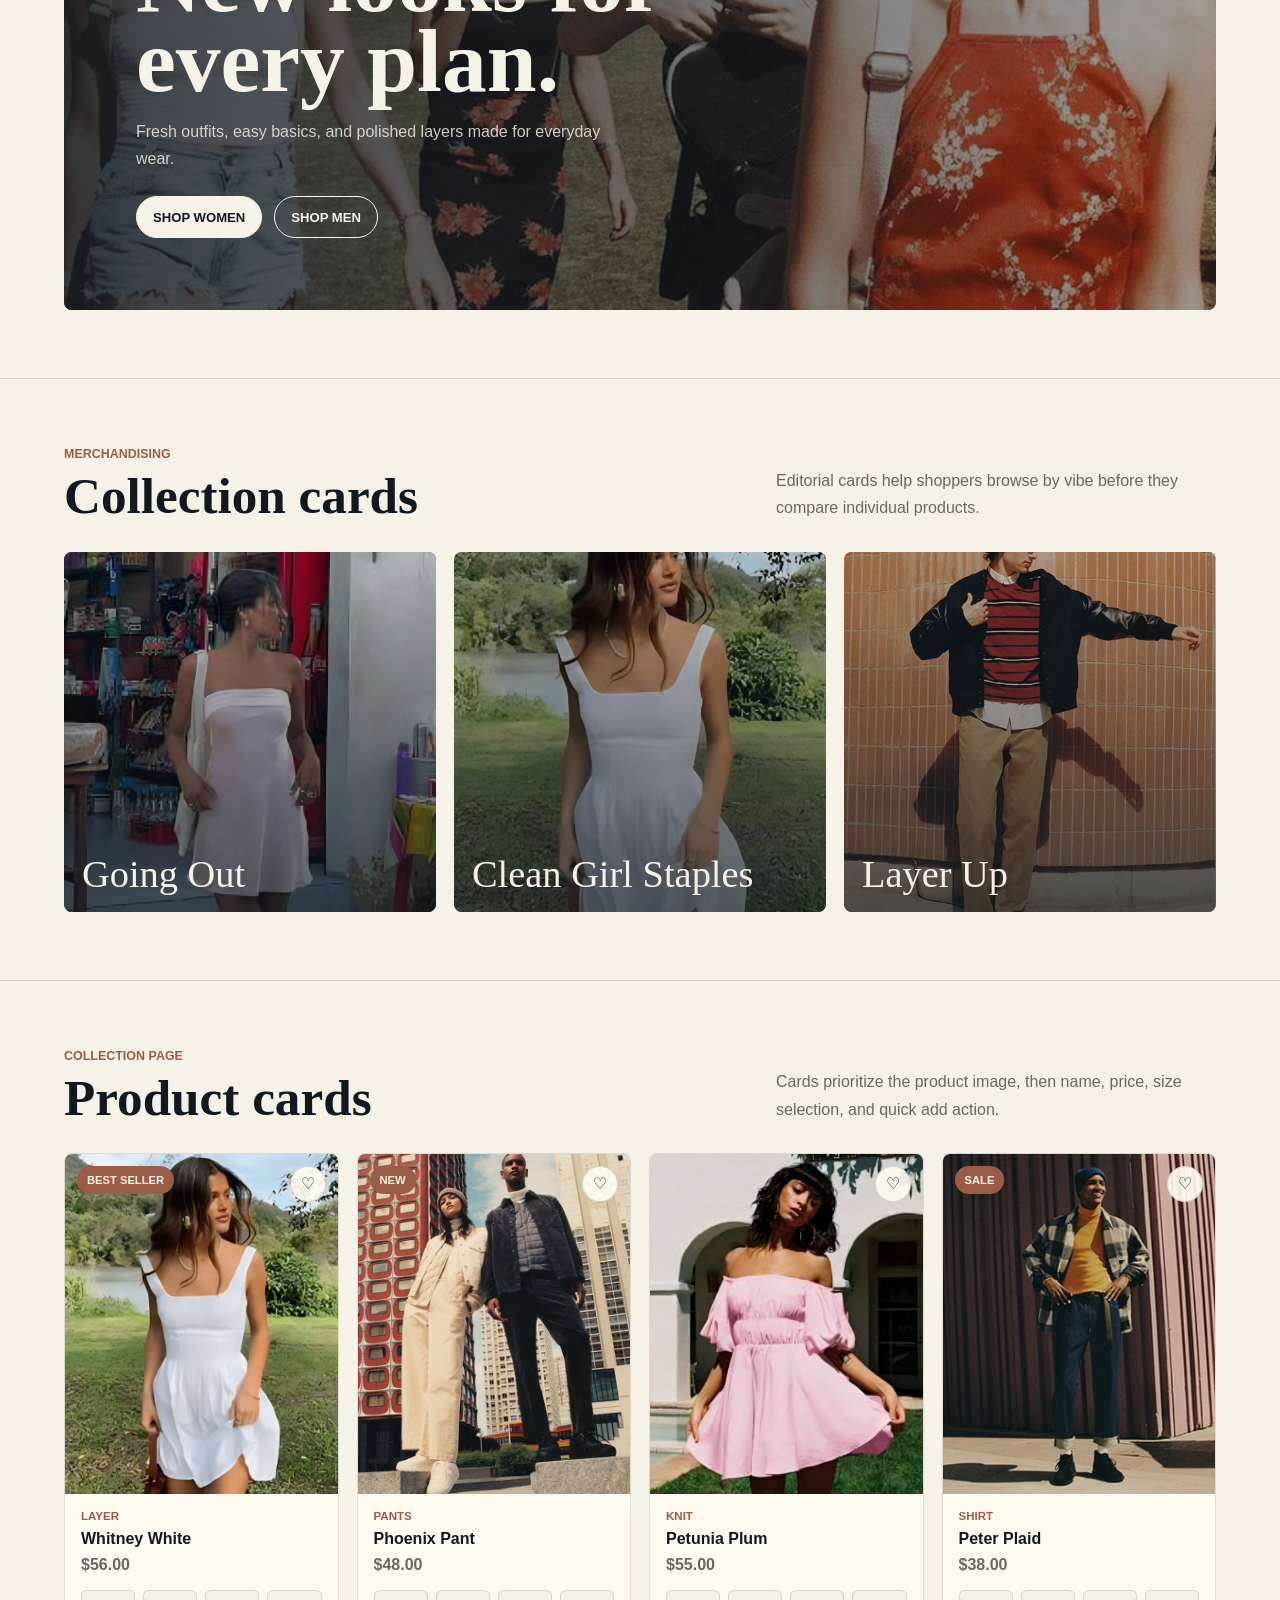
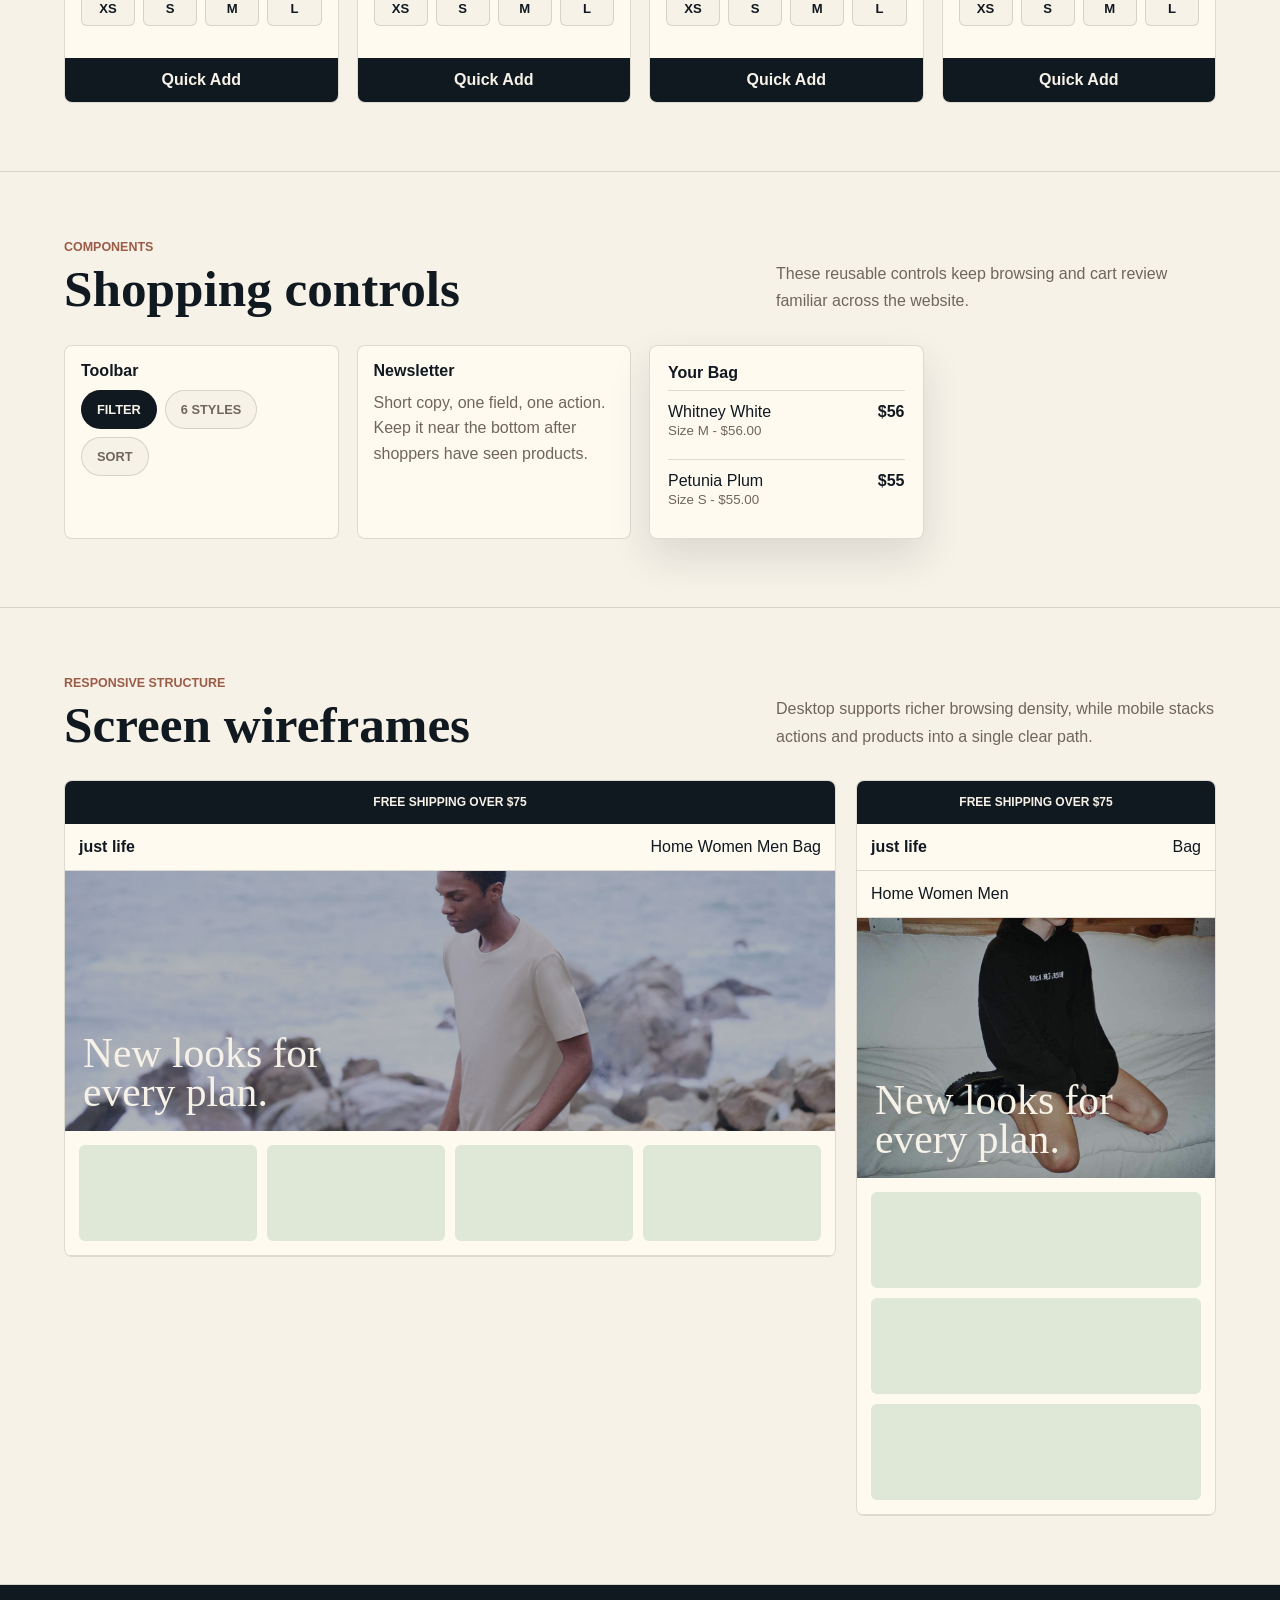
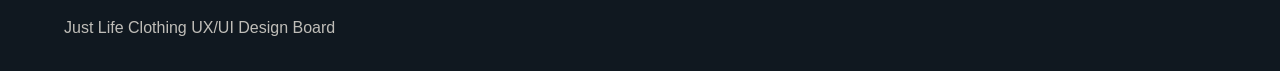
==== commit 2259c180: "Update index.html" ====
--- a/index.html
+++ b/index.html
@@ -3,7 +3,7 @@
 <head>
   <meta charset="UTF-8">
   <meta name="viewport" content="width=device-width, initial-scale=1">
-  <title>Just Life Clothing UX/UI Prototype</title>
+  <title>Just Life Clothing UX/UI Design Board</title>
   <link rel="stylesheet" href="UX-UI-Prototype.css">
 </head>
 <body>
@@ -19,13 +19,13 @@
       <div class="section-heading"><div><p class="eyebrow">Foundation</p><h2>Visual system</h2></div><p>Warm neutrals, grounded contrast, serif display type, and compact retail controls create a polished but approachable shopping experience.</p></div>
       <div class="swatch-grid" aria-label="Color palette"><div class="swatch" style="--value:#f7f2e8"><strong>Cream</strong><span>#f7f2e8</span></div><div class="swatch" style="--value:#fffaf0"><strong>Paper</strong><span>#fffaf0</span></div><div class="swatch" style="--value:#101820;--text:#f7f2e8"><strong>Ink</strong><span>#101820</span></div><div class="swatch" style="--value:#6f655d;--text:#fffaf0"><strong>Muted</strong><span>#6f655d</span></div><div class="swatch" style="--value:#9b5c47;--text:#fffaf0"><strong>Clay</strong><span>#9b5c47</span></div><div class="swatch" style="--value:#66745f;--text:#fffaf0"><strong>Olive</strong><span>#66745f</span></div><div class="swatch" style="--value:#dfe7d7"><strong>Sage</strong><span>#dfe7d7</span></div><div class="swatch" style="--value:#f3d7c6"><strong>Blush</strong><span>#f3d7c6</span></div></div>
     </section>
-    <section class="section"><div class="section-heading"><div><p class="eyebrow">Typography</p><h2>Type direction</h2></div><p>Display moments use a classic serif for style, while product information and controls use simple sans-serif text for speed.</p></div><div class="type-grid"><div class="type-sample"><div class="display-sample">New looks for every plan.</div></div><div class="type-sample"><p class="body-sample">Fresh everyday outfits, easy basics, and polished layers made to mix, match, and repeat.</p><a class="button" href="index.html">View Website</a></div></div></section>
-    <section class="section" id="home"><div class="section-heading"><div><p class="eyebrow">Home page</p><h2>Hero concept</h2></div><p>The first screen should immediately show apparel, the brand mood, and two clear shopping paths.</p></div><div class="hero-frame"><img src="images/women/carousel/caro2.jpg" alt="Just Life editorial apparel hero"><div class="hero-copy"><p class="eyebrow">New season edit</p><h3>New looks for every plan.</h3><p>Fresh outfits, easy basics, and polished layers made for everyday wear.</p><div class="hero-actions"><a class="button primary" href="WomenWebsite.html">Shop Women</a><a class="button secondary" href="MenWebsite.html">Shop Men</a></div></div></div></section>
+    <section class="section"><div class="section-heading"><div><p class="eyebrow">Typography</p><h2>Type direction</h2></div><p>Display moments use a classic serif for style, while product information and controls use simple sans-serif text for speed.</p></div><div class="type-grid"><div class="type-sample"><div class="display-sample">New looks for every plan.</div></div><div class="type-sample"><p class="body-sample">Fresh everyday outfits, easy basics, and polished layers made to mix, match, and repeat.</p><a class="button" href="https://just-life-clothing.vercel.app/">View Website</a></div></div></section>
+    <section class="section" id="home"><div class="section-heading"><div><p class="eyebrow">Home page</p><h2>Hero concept</h2></div><p>The first screen should immediately show apparel, the brand mood, and two clear shopping paths.</p></div><div class="hero-frame"><img src="images/women/carousel/caro2.jpg" alt="Just Life editorial apparel hero"><div class="hero-copy"><p class="eyebrow">New season edit</p><h3>New looks for every plan.</h3><p>Fresh outfits, easy basics, and polished layers made for everyday wear.</p><div class="hero-actions"><a class="button primary" href="#">Shop Women</a><a class="button secondary" href="#">Shop Men</a></div></div></div></section>
     <section class="section"><div class="section-heading"><div><p class="eyebrow">Merchandising</p><h2>Collection cards</h2></div><p>Editorial cards help shoppers browse by vibe before they compare individual products.</p></div><div class="collection-preview"><article class="collection-card"><img src="images/women/product/clothes3.png" alt="Going out clothing"><span>Going Out</span></article><article class="collection-card"><img src="images/women/product/clothes1.png" alt="Clean staples clothing"><span>Clean Girl Staples</span></article><article class="collection-card"><img src="images/men/product/men1.jpg" alt="Layered menswear"><span>Layer Up</span></article></div></section>
     <section class="section" id="products"><div class="section-heading"><div><p class="eyebrow">Collection page</p><h2>Product cards</h2></div><p>Cards prioritize the product image, then name, price, size selection, and quick add action.</p></div><div class="product-grid"><article class="product-card"><div class="product-media"><span class="badge">Best Seller</span><span class="heart" aria-hidden="true">♡</span><img src="images/women/product/clothes1.png" alt="Whitney White product card"></div><div class="product-info"><p class="product-type">Layer</p><p class="product-title">Whitney White</p><p class="price">$56.00</p><div class="sizes"><span>XS</span><span>S</span><span>M</span><span>L</span></div></div><div class="quick-add">Quick Add</div></article><article class="product-card"><div class="product-media"><span class="badge">New</span><span class="heart" aria-hidden="true">♡</span><img src="images/men/product/men2.jpg" alt="Phoenix Pant product card"></div><div class="product-info"><p class="product-type">Pants</p><p class="product-title">Phoenix Pant</p><p class="price">$48.00</p><div class="sizes"><span>XS</span><span>S</span><span>M</span><span>L</span></div></div><div class="quick-add">Quick Add</div></article><article class="product-card"><div class="product-media"><span class="heart" aria-hidden="true">♡</span><img src="images/women/product/clothes6.png" alt="Petunia Plum product card"></div><div class="product-info"><p class="product-type">Knit</p><p class="product-title">Petunia Plum</p><p class="price">$55.00</p><div class="sizes"><span>XS</span><span>S</span><span>M</span><span>L</span></div></div><div class="quick-add">Quick Add</div></article><article class="product-card"><div class="product-media"><span class="badge">Sale</span><span class="heart" aria-hidden="true">♡</span><img src="images/men/product/men5.jpg" alt="Peter Plaid product card"></div><div class="product-info"><p class="product-type">Shirt</p><p class="product-title">Peter Plaid</p><p class="price">$38.00</p><div class="sizes"><span>XS</span><span>S</span><span>M</span><span>L</span></div></div><div class="quick-add">Quick Add</div></article></div></section>
     <section class="section"><div class="section-heading"><div><p class="eyebrow">Components</p><h2>Shopping controls</h2></div><p>These reusable controls keep browsing and cart review familiar across the website.</p></div><div class="component-grid"><div class="component-card"><h3>Toolbar</h3><div class="toolbar"><span>Filter</span><span>6 styles</span><span>Sort</span></div></div><div class="component-card"><h3>Newsletter</h3><p>Short copy, one field, one action. Keep it near the bottom after shoppers have seen products.</p></div><div class="cart-panel"><strong>Your Bag</strong><div class="cart-row"><div>Whitney White<br><small>Size M - $56.00</small></div><strong>$56</strong></div><div class="cart-row"><div>Petunia Plum<br><small>Size S - $55.00</small></div><strong>$55</strong></div></div></div></section>
     <section class="section" id="screens"><div class="section-heading"><div><p class="eyebrow">Responsive structure</p><h2>Screen wireframes</h2></div><p>Desktop supports richer browsing density, while mobile stacks actions and products into a single clear path.</p></div><div class="screen-grid"><article class="screen"><div class="screen-bar">Free shipping over $75</div><div class="screen-nav"><strong>just life</strong><span>Home Women Men Bag</span></div><div class="screen-hero"><img src="images/men/carousel/menCaro3.jpg" alt="Desktop wireframe hero image"><span>New looks for every plan.</span></div><div class="screen-section"><div class="wire-grid"><div class="wire-box"></div><div class="wire-box"></div><div class="wire-box"></div><div class="wire-box"></div></div></div></article><article class="screen mobile-screen"><div class="screen-bar">Free shipping over $75</div><div class="screen-nav"><strong>just life</strong><span>Bag</span></div><div class="screen-section">Home Women Men</div><div class="screen-hero"><img src="images/women/carousel/caro3.jpg" alt="Mobile wireframe hero image"><span>New looks for every plan.</span></div><div class="screen-section"><div class="wire-grid"><div class="wire-box"></div><div class="wire-box"></div><div class="wire-box"></div></div></div></article></div></section>
   </main>
-  <footer class="board-footer">Just Life Clothing UX/UI files.</footer>
+  <footer class="board-footer">Just Life Clothing UX/UI Design Board</footer>
 </body>
 </html>
